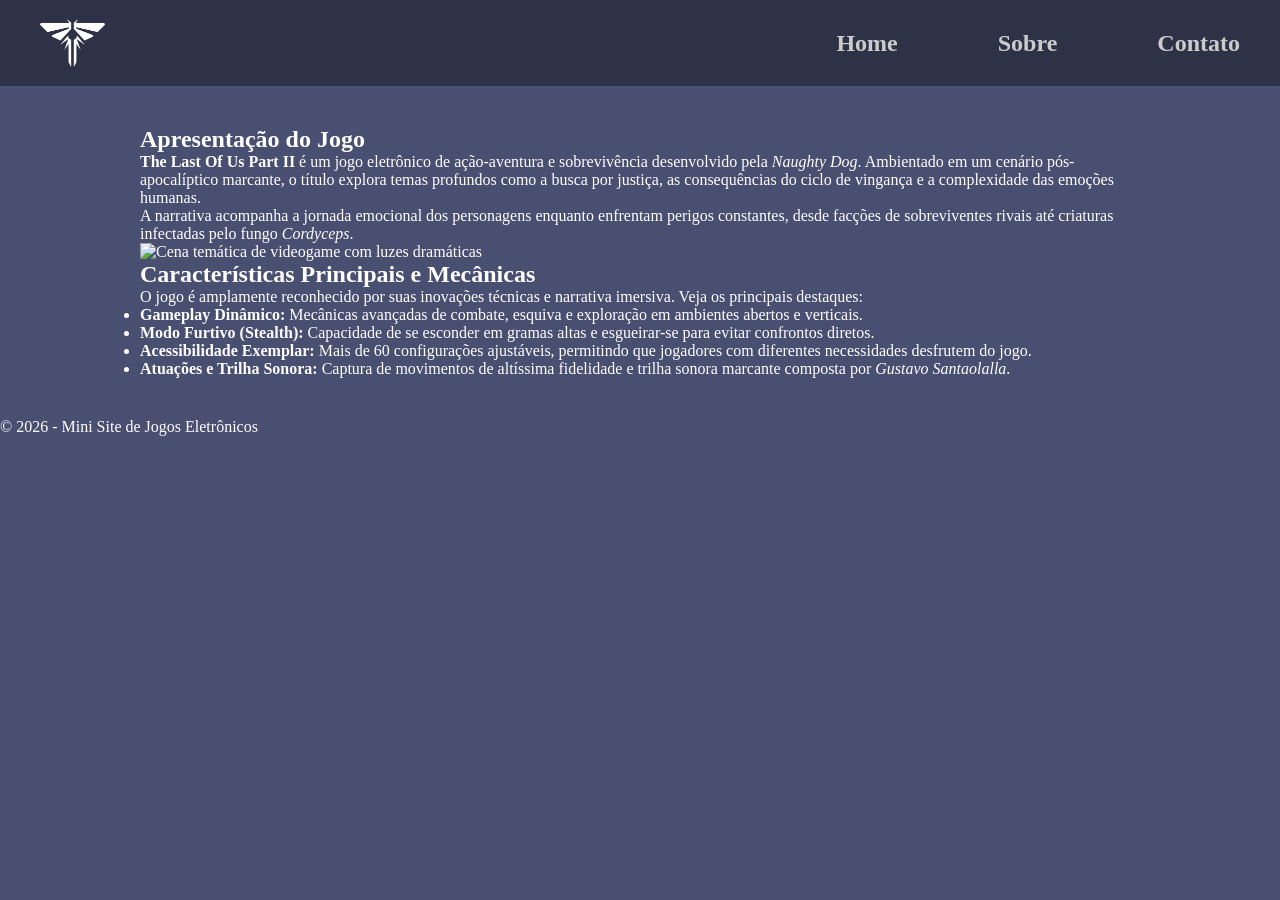
==== index.html @ 72106c30 "Ajusta logo branca no cabecalho e estilos da pagina inicial." ====
<!DOCTYPE html>
<html lang="pt-br">
<head>
    <meta charset="UTF-8">
    <meta name="viewport" content="width=device-width, initial-scale=1.0">
    <meta name="description" content="Site sobre o tão aclamado jogo The Last Of Us: Part II.">
    <title> The Last of Us Part II - Início </title>
    <link rel="stylesheet" href="style.css">
</head>
<body>
    <header>
        <div class="logo">
            <a href="index.html">
            <img src="vagalumes2.png" alt="Logo do jogo The Last Of Us Part II.">
            </a>
        </div>

        
        <nav>
            <ul>
                <li><a href="index.html">Home</a></li>
                <li><a href="sobre.html">Sobre</a></li>
                <li><a href="contato.html">Contato</a></li>
            </ul>
        </nav>
    </header>

    <main>
        <section>
            <h2> Apresentação do Jogo </h2>
            <p> <strong> The Last Of Us Part II </strong> é um jogo eletrônico de ação-aventura e sobrevivência desenvolvido pela <em>Naughty Dog</em>. Ambientado em um cenário pós-apocalíptico marcante, o título explora temas profundos como a busca por justiça, as consequências do ciclo de vingança e a complexidade das emoções humanas. </p>

            <p>
                A narrativa acompanha a jornada emocional dos personagens enquanto enfrentam perigos constantes, desde facções de sobreviventes rivais até criaturas infectadas pelo fungo <em>Cordyceps</em>.
            </p>
            <img src="https://images.unsplash.com/photo-1538481199705-c710c4e965fc?auto=format&fit=crop&w=800&q=80" alt="Cena temática de videogame com luzes dramáticas">
        </section>
        <section>
            <section>
            <h2>Características Principais e Mecânicas</h2>
            <p>
                O jogo é amplamente reconhecido por suas inovações técnicas e narrativa imersiva. Veja os principais destaques:
            </p>
            <ul>
                <li><strong>Gameplay Dinâmico:</strong> Mecânicas avançadas de combate, esquiva e exploração em ambientes abertos e verticais.</li>
                <li><strong>Modo Furtivo (Stealth):</strong> Capacidade de se esconder em gramas altas e esgueirar-se para evitar confrontos diretos.</li>
                <li><strong>Acessibilidade Exemplar:</strong> Mais de 60 configurações ajustáveis, permitindo que jogadores com diferentes necessidades desfrutem do jogo.</li>
                <li><strong>Atuações e Trilha Sonora:</strong> Captura de movimentos de altíssima fidelidade e trilha sonora marcante composta por <em>Gustavo Santaolalla</em>.</li>
            </ul>
        </section>
    </main>

    <footer>
        <p>&copy; 2026 - Mini Site de Jogos Eletrônicos</p>
    </footer>
    
</body>
</html>
---- style.css ----
* {
    margin: 0;
    padding: 0;
}

body{
    background-color: #484F70;
    color: white;
}

header{
    background-color: #2E3247;
    display: flex;
    justify-content: space-between;
    align-items: center;
    padding: 8px 40px;
    height: 70px;
}

.logo a {
    display: flex;
    align-items: center;
    text-decoration: none;
    color: #ffffff;
    font-weight: bold;
    font-size: 1.2rem;
}

.logo img {
    height: 48px;     /* Força a imagem da logo a ter no máximo 35px de altura */
    width: auto;      /* Mantém a proporção da imagem sem distorcer */
    display: block;
    filter: brightness(0) invert(1);

}

nav ul {
    list-style: none;
    display: flex; /* Coloca os itens do menu um ao lado do outro */
    gap: 100px; /* Espaço entre cada link */
}

nav ul li a {
    color: #cccccc;
    text-decoration: none;
    font-weight: 600;
    font-size: 24px;
    transition: color 0.3s ease;
}

nav ul li a:hover {
    color: #ffffff; /* Cor ao passar o mouse */
}

main {
    max-width: 1000px;
    margin: 40px auto;
    padding: 0 20px;
}
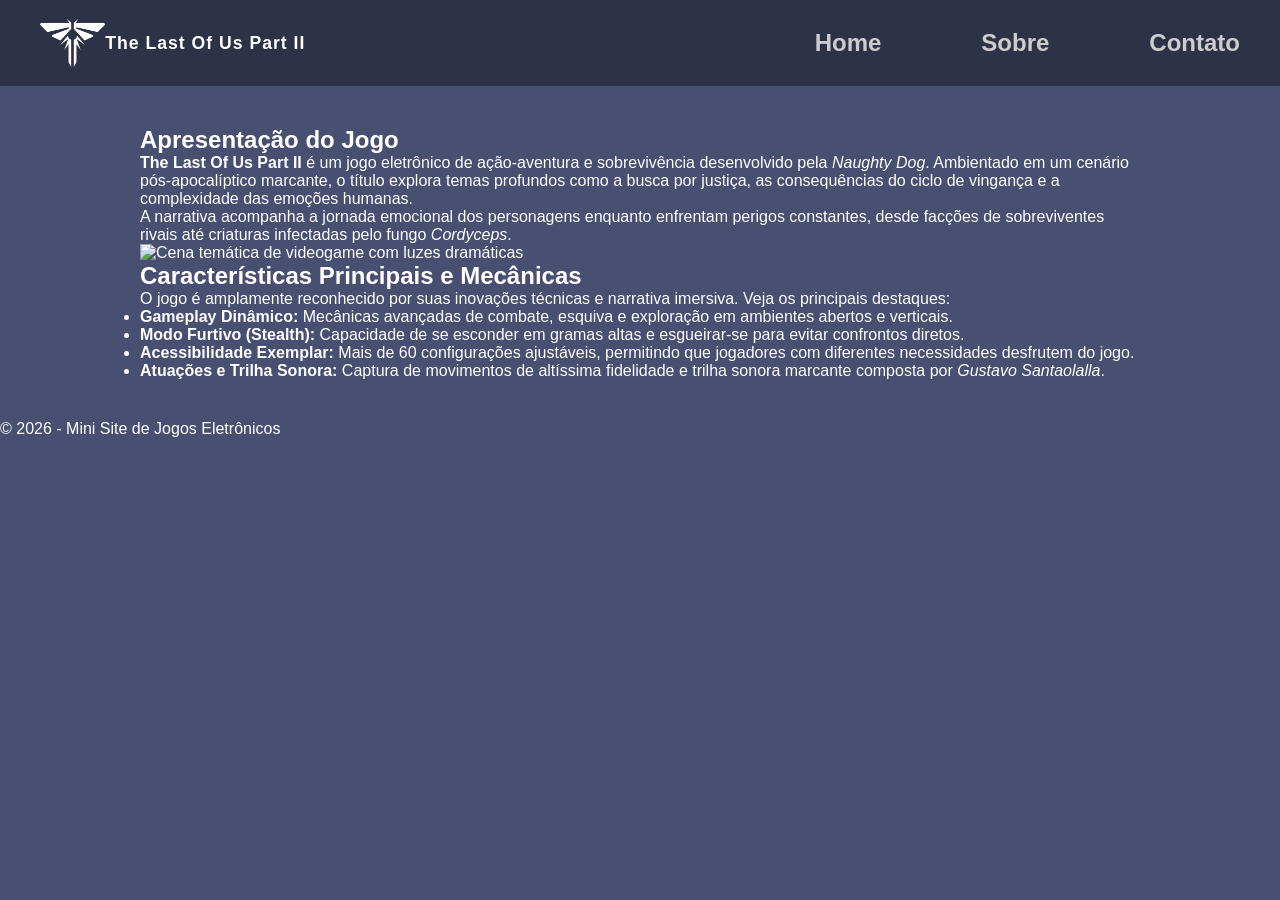
==== commit d0b839d1: "Adiciona o nome do jogo ao lado da logo" ====
--- a/index.html
+++ b/index.html
@@ -12,6 +12,7 @@
         <div class="logo">
             <a href="index.html">
             <img src="vagalumes2.png" alt="Logo do jogo The Last Of Us Part II.">
+            <span>The Last Of Us Part II</span>
             </a>
         </div>
 
--- a/style.css
+++ b/style.css
@@ -6,6 +6,7 @@
 body{
     background-color: #484F70;
     color: white;
+    font-family:Arial, Helvetica, sans-serif;
 }
 
 header{
@@ -24,6 +25,13 @@
     color: #ffffff;
     font-weight: bold;
     font-size: 1.2rem;
+}
+
+.logo a span {
+    font-size: 1.1rem;
+    font-weight: bold;
+    letter-spacing: 1px;
+
 }
 
 .logo img {
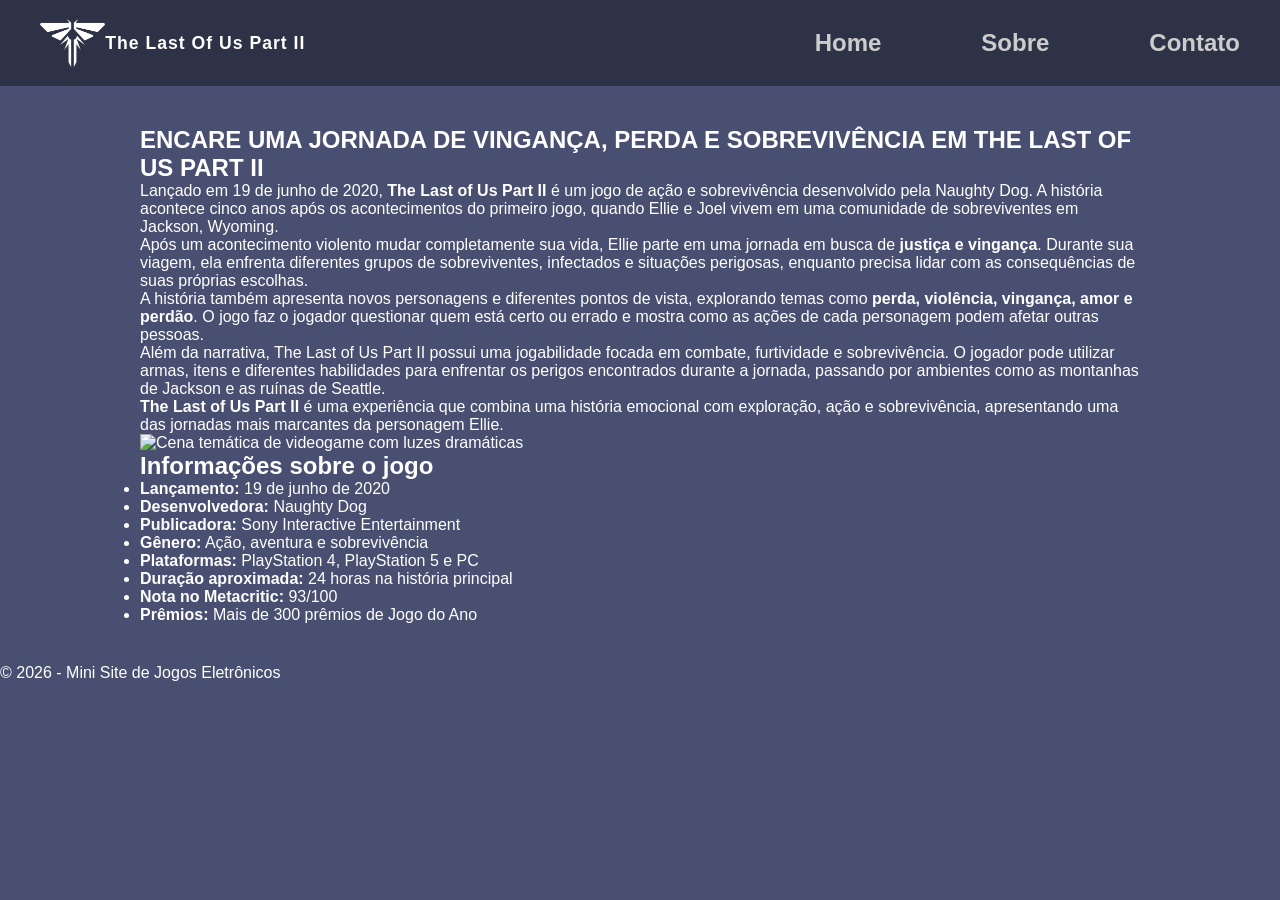
==== commit 633abcd5: "fix: Arruma paragráfos sobre o jogo e estrutura" ====
--- a/index.html
+++ b/index.html
@@ -27,28 +27,39 @@
     </header>
 
     <main>
-        <section>
-            <h2> Apresentação do Jogo </h2>
-            <p> <strong> The Last Of Us Part II </strong> é um jogo eletrônico de ação-aventura e sobrevivência desenvolvido pela <em>Naughty Dog</em>. Ambientado em um cenário pós-apocalíptico marcante, o título explora temas profundos como a busca por justiça, as consequências do ciclo de vingança e a complexidade das emoções humanas. </p>
+        <section class="apresentacao">
 
-            <p>
-                A narrativa acompanha a jornada emocional dos personagens enquanto enfrentam perigos constantes, desde facções de sobreviventes rivais até criaturas infectadas pelo fungo <em>Cordyceps</em>.
-            </p>
-            <img src="https://images.unsplash.com/photo-1538481199705-c710c4e965fc?auto=format&fit=crop&w=800&q=80" alt="Cena temática de videogame com luzes dramáticas">
+            <h2> ENCARE UMA JORNADA DE VINGANÇA, PERDA E SOBREVIVÊNCIA EM THE LAST OF US PART II </h2>
+
+            <p> Lançado em 19 de junho de 2020, <strong>The Last of Us Part II</strong> é um jogo de ação e sobrevivência desenvolvido pela Naughty Dog. A história acontece cinco anos após os acontecimentos do primeiro jogo, quando Ellie e Joel vivem em uma comunidade de sobreviventes em Jackson, Wyoming. </p>
+
+            <p> Após um acontecimento violento mudar completamente sua vida, Ellie parte em uma jornada em busca de <strong>justiça e vingança</strong>. Durante sua viagem, ela enfrenta diferentes grupos de sobreviventes, infectados e situações perigosas, enquanto precisa lidar com as consequências de suas próprias escolhas. </p>
+
+            <p> A história também apresenta novos personagens e diferentes pontos de vista, explorando temas como <strong>perda, violência, vingança, amor e perdão</strong>. O jogo faz o jogador questionar quem está certo ou errado e mostra como as ações de cada personagem podem afetar outras pessoas. </p>
+
+            <p> Além da narrativa, The Last of Us Part II possui uma jogabilidade focada em combate, furtividade e sobrevivência. O jogador pode utilizar armas, itens e diferentes habilidades para enfrentar os perigos encontrados durante a jornada, passando por ambientes como as montanhas de Jackson e as ruínas de Seattle. </p>
+
+            <p> <strong>The Last of Us Part II</strong> é uma experiência que combina uma história emocional com exploração, ação e sobrevivência, apresentando uma das jornadas mais marcantes da personagem Ellie. </p>
+
+            <img src="thelastofuscapa.jpeg" alt="Cena temática de videogame com luzes dramáticas">
         </section>
-        <section>
-            <section>
-            <h2>Características Principais e Mecânicas</h2>
-            <p>
-                O jogo é amplamente reconhecido por suas inovações técnicas e narrativa imersiva. Veja os principais destaques:
-            </p>
+        
+            
+        <section> 
+            <h2>Informações sobre o jogo</h2>
+
             <ul>
-                <li><strong>Gameplay Dinâmico:</strong> Mecânicas avançadas de combate, esquiva e exploração em ambientes abertos e verticais.</li>
-                <li><strong>Modo Furtivo (Stealth):</strong> Capacidade de se esconder em gramas altas e esgueirar-se para evitar confrontos diretos.</li>
-                <li><strong>Acessibilidade Exemplar:</strong> Mais de 60 configurações ajustáveis, permitindo que jogadores com diferentes necessidades desfrutem do jogo.</li>
-                <li><strong>Atuações e Trilha Sonora:</strong> Captura de movimentos de altíssima fidelidade e trilha sonora marcante composta por <em>Gustavo Santaolalla</em>.</li>
+                <li><strong>Lançamento:</strong> 19 de junho de 2020</li>
+                <li><strong>Desenvolvedora:</strong> Naughty Dog</li>
+                <li><strong>Publicadora:</strong> Sony Interactive Entertainment</li>
+                <li><strong>Gênero:</strong> Ação, aventura e sobrevivência</li>
+                <li><strong>Plataformas:</strong> PlayStation 4, PlayStation 5 e PC</li>
+                <li><strong>Duração aproximada:</strong> 24 horas na história principal</li>
+                <li><strong>Nota no Metacritic:</strong> 93/100</li>
+                <li><strong>Prêmios:</strong> Mais de 300 prêmios de Jogo do Ano</li>
             </ul>
         </section>
+    
     </main>
 
     <footer>
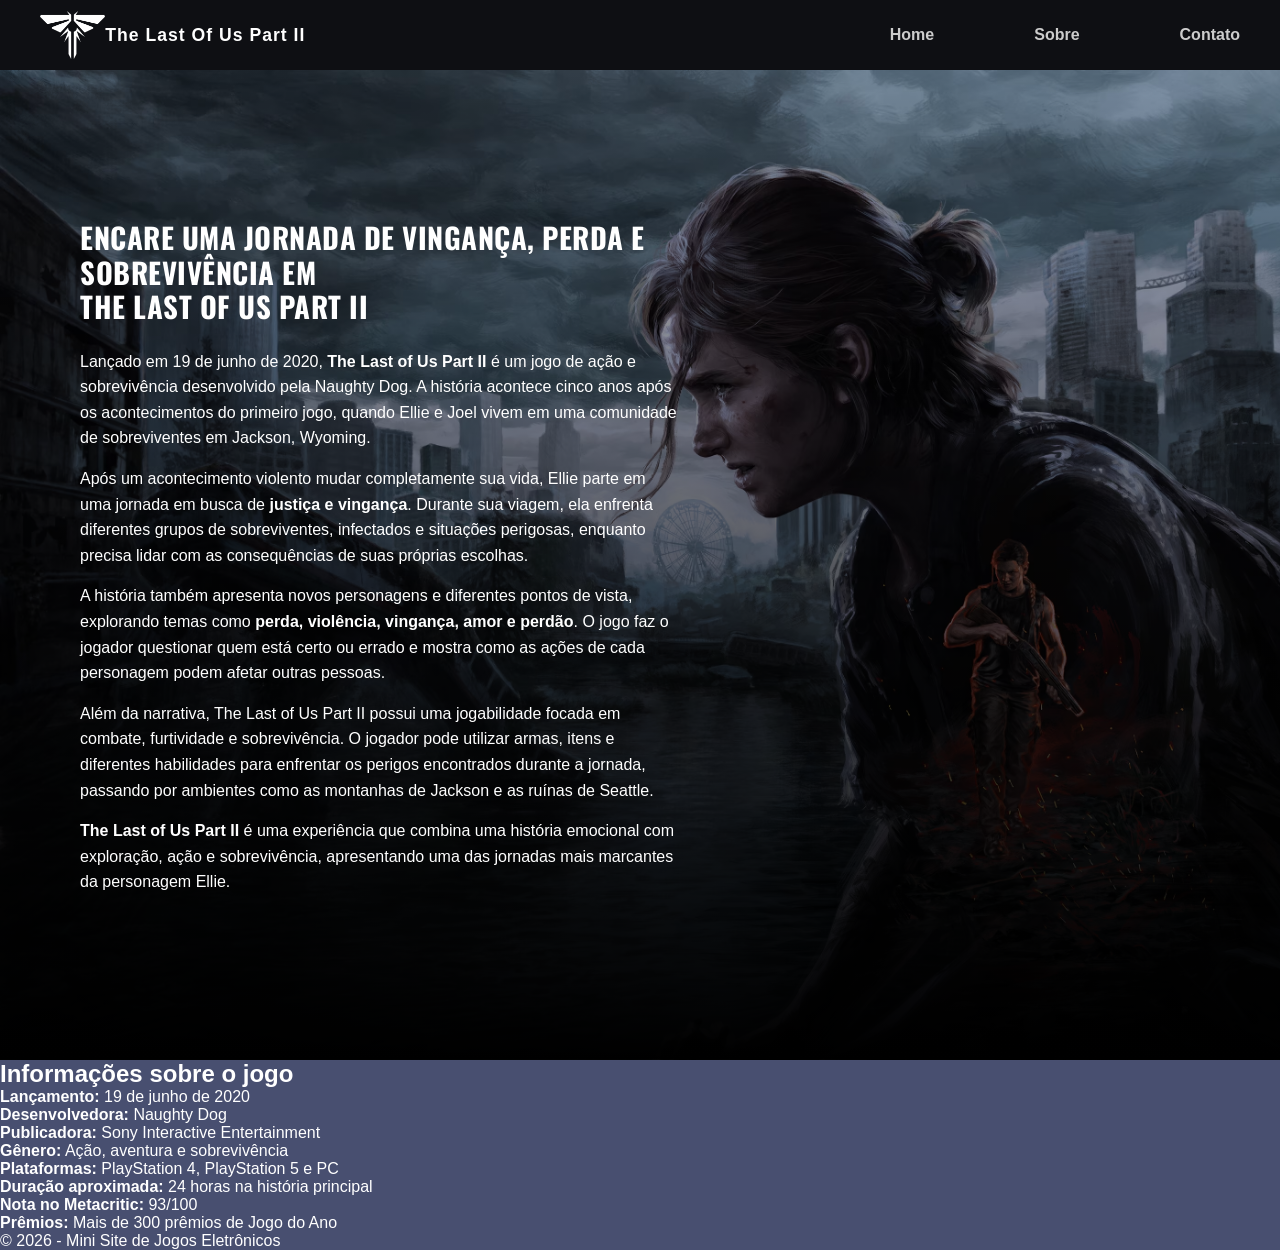
==== commit 89b9fd22: "feat: Ajuste de fundo e elementos no site." ====
--- a/index.html
+++ b/index.html
@@ -6,6 +6,7 @@
     <meta name="description" content="Site sobre o tão aclamado jogo The Last Of Us: Part II.">
     <title> The Last of Us Part II - Início </title>
     <link rel="stylesheet" href="style.css">
+    <link rel="stylesheet" href="https://fonts.googleapis.com/css2?family=Oswald:wght@700&display=swap">
 </head>
 <body>
     <header>
@@ -29,19 +30,23 @@
     <main>
         <section class="apresentacao">
 
-            <h2> ENCARE UMA JORNADA DE VINGANÇA, PERDA E SOBREVIVÊNCIA EM THE LAST OF US PART II </h2>
+            <div class="apresentacao-conteudo">
+            
+            
+                <h2> ENCARE UMA JORNADA DE VINGANÇA, PERDA E SOBREVIVÊNCIA EM <br> THE LAST OF US PART II </h2>
 
-            <p> Lançado em 19 de junho de 2020, <strong>The Last of Us Part II</strong> é um jogo de ação e sobrevivência desenvolvido pela Naughty Dog. A história acontece cinco anos após os acontecimentos do primeiro jogo, quando Ellie e Joel vivem em uma comunidade de sobreviventes em Jackson, Wyoming. </p>
+                <p> Lançado em 19 de junho de 2020, <strong>The Last of Us Part II</strong> é um jogo de ação e sobrevivência desenvolvido pela Naughty Dog. A história acontece cinco anos após os acontecimentos do primeiro jogo, quando Ellie e Joel vivem em uma comunidade de sobreviventes em Jackson, Wyoming. </p>
 
-            <p> Após um acontecimento violento mudar completamente sua vida, Ellie parte em uma jornada em busca de <strong>justiça e vingança</strong>. Durante sua viagem, ela enfrenta diferentes grupos de sobreviventes, infectados e situações perigosas, enquanto precisa lidar com as consequências de suas próprias escolhas. </p>
+                <p> Após um acontecimento violento mudar completamente sua vida, Ellie parte em uma jornada em busca de <strong>justiça e vingança</strong>. Durante sua viagem, ela enfrenta diferentes grupos de sobreviventes, infectados e situações perigosas, enquanto precisa lidar com as consequências de suas próprias escolhas. </p>
 
-            <p> A história também apresenta novos personagens e diferentes pontos de vista, explorando temas como <strong>perda, violência, vingança, amor e perdão</strong>. O jogo faz o jogador questionar quem está certo ou errado e mostra como as ações de cada personagem podem afetar outras pessoas. </p>
+                <p> A história também apresenta novos personagens e diferentes pontos de vista, explorando temas como <strong>perda, violência, vingança, amor e perdão</strong>. O jogo faz o jogador questionar quem está certo ou errado e mostra como as ações de cada personagem podem afetar outras pessoas. </p>
 
-            <p> Além da narrativa, The Last of Us Part II possui uma jogabilidade focada em combate, furtividade e sobrevivência. O jogador pode utilizar armas, itens e diferentes habilidades para enfrentar os perigos encontrados durante a jornada, passando por ambientes como as montanhas de Jackson e as ruínas de Seattle. </p>
+                <p> Além da narrativa, The Last of Us Part II possui uma jogabilidade focada em combate, furtividade e sobrevivência. O jogador pode utilizar armas, itens e diferentes habilidades para enfrentar os perigos encontrados durante a jornada, passando por ambientes como as montanhas de Jackson e as ruínas de Seattle. </p>
 
-            <p> <strong>The Last of Us Part II</strong> é uma experiência que combina uma história emocional com exploração, ação e sobrevivência, apresentando uma das jornadas mais marcantes da personagem Ellie. </p>
+                <p> <strong>The Last of Us Part II</strong> é uma experiência que combina uma história emocional com exploração, ação e sobrevivência, apresentando uma das jornadas mais marcantes da personagem Ellie. </p> 
 
-            <img src="thelastofuscapa.jpeg" alt="Cena temática de videogame com luzes dramáticas">
+            </div>
+
         </section>
         
             
--- a/style.css
+++ b/style.css
@@ -1,6 +1,10 @@
 * {
     margin: 0;
     padding: 0;
+
+    box-sizing: border-box;
+    list-style: none;
+    text-decoration: none;
 }
 
 body{
@@ -10,7 +14,7 @@
 }
 
 header{
-    background-color: #2E3247;
+    background-color: #0e0f13;
     display: flex;
     justify-content: space-between;
     align-items: center;
@@ -52,7 +56,7 @@
     color: #cccccc;
     text-decoration: none;
     font-weight: 600;
-    font-size: 24px;
+    font-size: 16px;
     transition: color 0.3s ease;
 }
 
@@ -60,8 +64,44 @@
     color: #ffffff; /* Cor ao passar o mouse */
 }
 
-main {
-    max-width: 1000px;
-    margin: 40px auto;
-    padding: 0 20px;
-}+.apresentacao {
+    background-image:linear-gradient(
+        rgba(0, 0, 0, 0.211),
+        rgb(0, 0, 0)  
+    ), url(fundothelastofus.avif);
+    background-size: cover;
+    background-position: left center;
+
+    min-height: 100dvh;
+
+    padding: 150px 80px;
+    text-align: left;
+
+}
+
+.apresentacao-conteudo {
+    max-width: 600px;
+    text-align: left;
+
+
+}
+
+.apresentacao h2 {
+    font-family: 'Oswald', 'Impact', sans-serif;
+    font-size: 1.8rem;
+    color: #ffffff;
+    line-height: 1.2;
+    margin-bottom: 25px;
+    text-transform: uppercase;
+    letter-spacing: 0.5px;
+    font-weight: 900;
+}
+
+.apresentacao p {
+    color: #ffffff;
+    font-size: 1rem;
+    line-height: 1.6;
+    margin-bottom: 15px;    /* Espaçamento entre os parágrafos */
+}
+
+
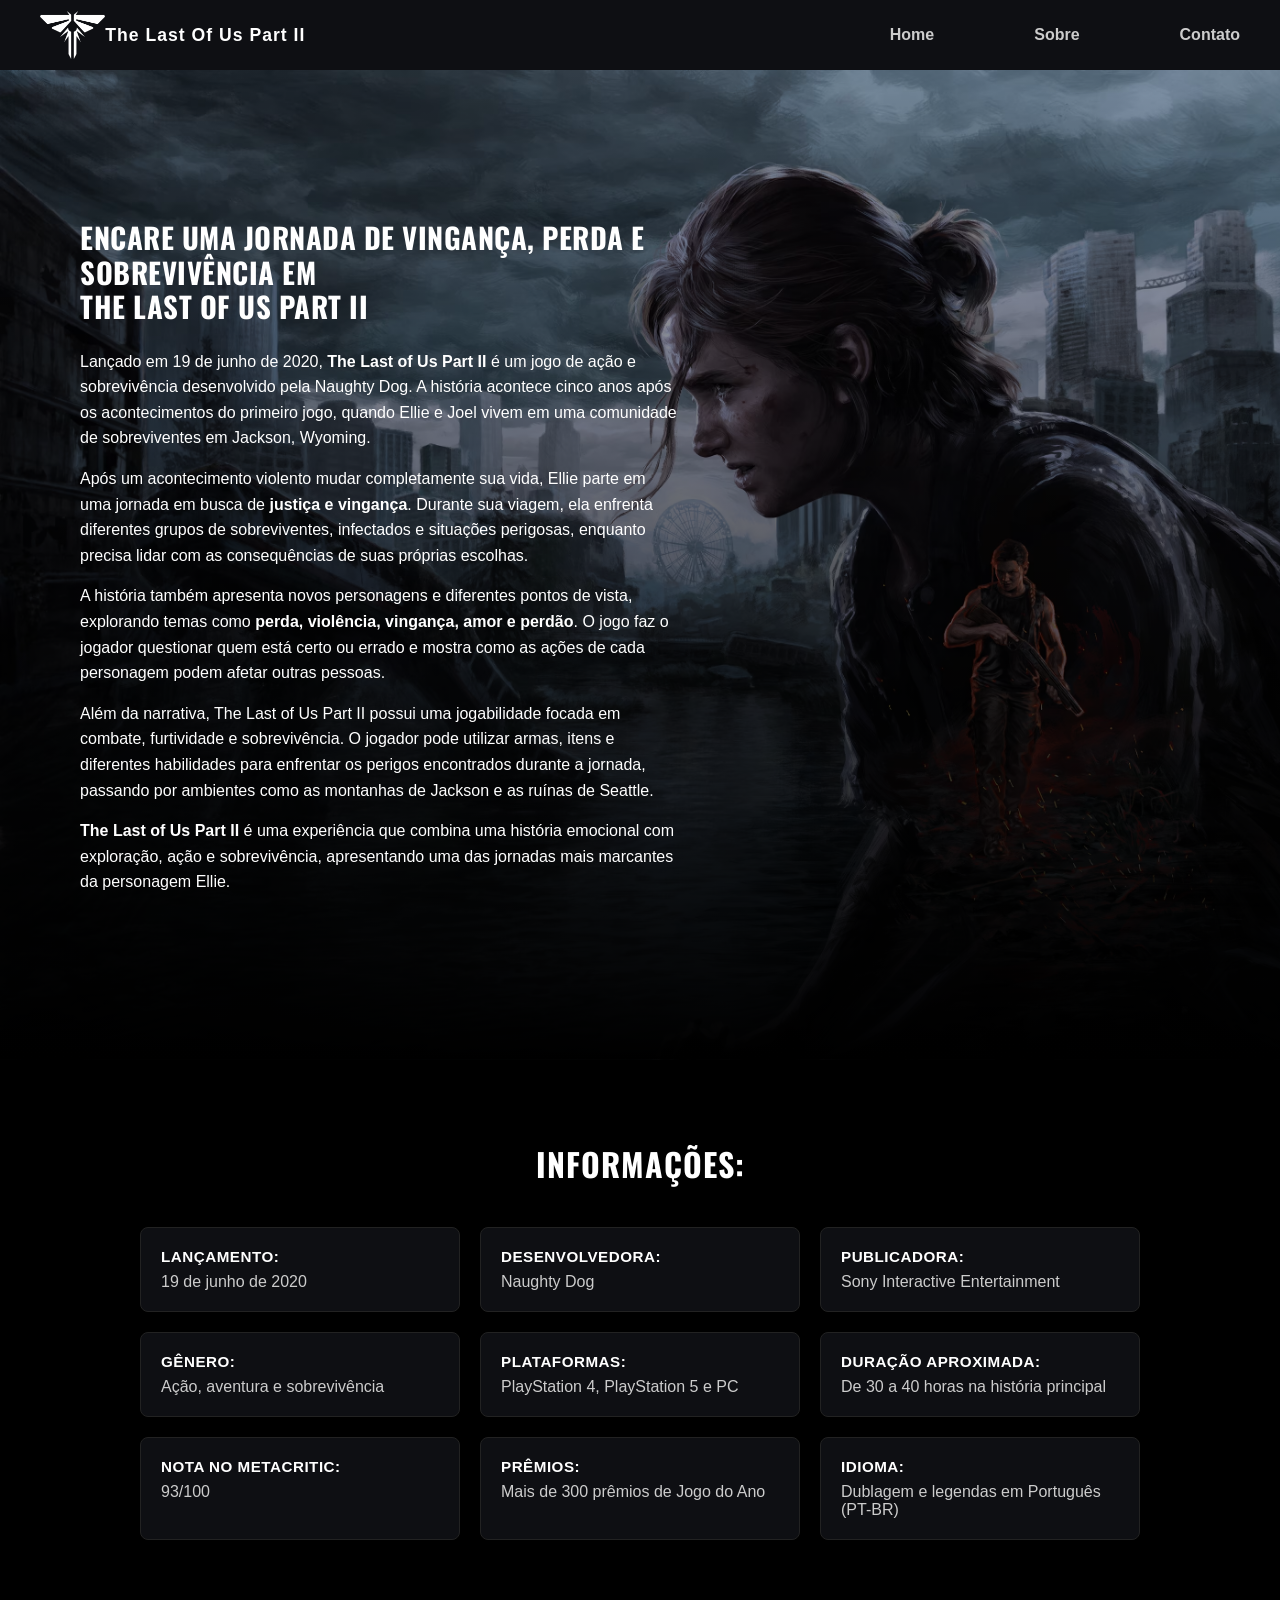
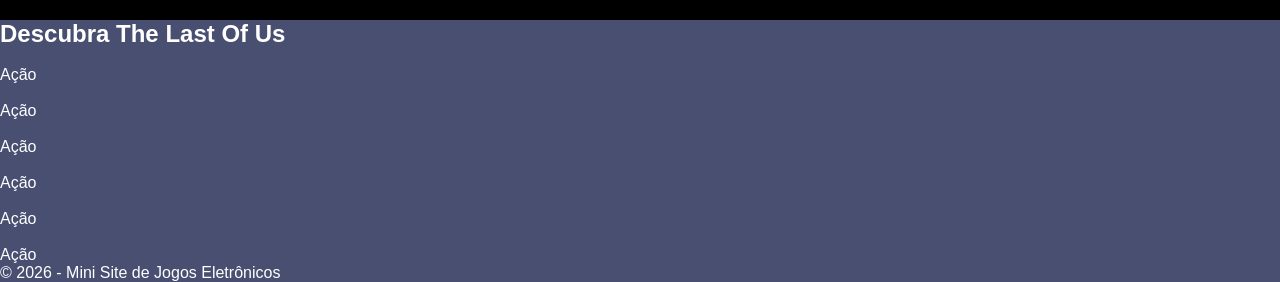
==== commit 11267d64: "feat: Adiciona toda a estrutura da página inicial e preencha a seção de info." ====
--- a/index.html
+++ b/index.html
@@ -50,19 +50,85 @@
         </section>
         
             
-        <section> 
-            <h2>Informações sobre o jogo</h2>
+        <section class="info-jogo"> 
+            <h2>Informações:</h2>
 
-            <ul>
-                <li><strong>Lançamento:</strong> 19 de junho de 2020</li>
-                <li><strong>Desenvolvedora:</strong> Naughty Dog</li>
-                <li><strong>Publicadora:</strong> Sony Interactive Entertainment</li>
-                <li><strong>Gênero:</strong> Ação, aventura e sobrevivência</li>
-                <li><strong>Plataformas:</strong> PlayStation 4, PlayStation 5 e PC</li>
-                <li><strong>Duração aproximada:</strong> 24 horas na história principal</li>
-                <li><strong>Nota no Metacritic:</strong> 93/100</li>
-                <li><strong>Prêmios:</strong> Mais de 300 prêmios de Jogo do Ano</li>
+            <ul class="info-grid">
+                <li><strong>Lançamento:</strong><span>19 de junho de 2020</span></li>
+                <li><strong>Desenvolvedora:</strong><span>Naughty Dog</span></li>
+                <li><strong>Publicadora:</strong><span>Sony Interactive Entertainment</span></li>
+                <li><strong>Gênero:</strong><span>Ação, aventura e sobrevivência</span></li>
+                <li><strong>Plataformas:</strong><span>PlayStation 4, PlayStation 5 e PC</span></li>
+                <li><strong>Duração aproximada:</strong><span>De 30 a 40 horas na história principal</span></li>
+                <li><strong>Nota no Metacritic:</strong><span>93/100</span></li>
+                <li><strong>Prêmios:</strong><span>Mais de 300 prêmios de Jogo do Ano</span></li>
+                <li><strong>Idioma:</strong> <span>Dublagem e legendas em Português (PT-BR)</span></li>
             </ul>
+        </section>
+
+        <section class="descubra-section">
+            <h2>Descubra The Last Of Us</h2>
+
+            <div class="cards-container">
+                <article class="card">
+                    <div class="card-imagem">
+                        <img src="" alt="">
+                    </div>
+                    <span class="categoria">Ação</span>
+                    <h3></h3>
+                    <p></p>
+                </article>
+
+                <article class="card">
+                    <div class="card-imagem">
+                        <img src="" alt="">
+                    </div>
+                    <span class="categoria">Ação</span>
+                    <h3></h3>
+                    <p></p>
+                </article>
+
+                <article class="card">
+                    <div class="card-imagem">
+                        <img src="" alt="">
+                    </div>
+                    <span class="categoria">Ação</span>
+                    <h3></h3>
+                    <p></p>
+                </article>
+
+                <article class="card">
+                    <div class="card-imagem">
+                        <img src="" alt="">
+                    </div>
+                    <span class="categoria">Ação</span>
+                    <h3></h3>
+                    <p></p>
+                </article>
+
+                <article class="card">
+                    <div class="card-imagem">
+                        <img src="" alt="">
+                    </div>
+                    <span class="categoria">Ação</span>
+                    <h3></h3>
+                    <p></p>
+                </article>
+
+                <article class="card">
+                    <div class="card-imagem">
+                        <img src="" alt="">
+                    </div>
+                    <span class="categoria">Ação</span>
+                    <h3></h3>
+                    <p></p>
+                </article>
+
+
+
+
+            </div>
+
         </section>
     
     </main>
--- a/style.css
+++ b/style.css
@@ -104,4 +104,56 @@
     margin-bottom: 15px;    /* Espaçamento entre os parágrafos */
 }
 
+.info-jogo {
+    background-color: #000000;
+    padding: 80px 40px;
+    color: #ffffff;
+}
 
+.info-jogo h2 {
+    font-family: 'Oswald', 'Impact', sans-serif;
+    font-size: 2rem;
+    text-transform: uppercase;
+    letter-spacing: 1px;
+    margin-bottom: 40px;
+    text-align: center;
+}
+
+.info-grid {
+    display: grid;
+    grid-template-columns: repeat(auto-fit, minmax(280px, 1fr)); 
+    gap: 20px;
+    max-width: 1000px;
+    margin: 0 auto;               
+    padding: 0;
+}
+
+.info-grid li {
+    background-color: #0e0f13;    
+    border: 1px solid #222222;     
+    border-radius: 8px;
+    padding: 20px;
+    display: flex;
+    flex-direction: column;
+    gap: 8px;
+    transition: transform 0.2s ease, border-color 0.2s ease;
+}
+
+.info-grid li:hover {
+    transform: translateY(-4px);
+    border-color: #444444;
+}
+
+.info-grid li strong {
+    color: #ffffff;
+    font-size: 0.95rem;
+    text-transform: uppercase;
+    letter-spacing: 0.5px;
+}
+
+.info-grid li span {
+    color: #cccccc;
+    font-size: 1rem;
+}
+
+
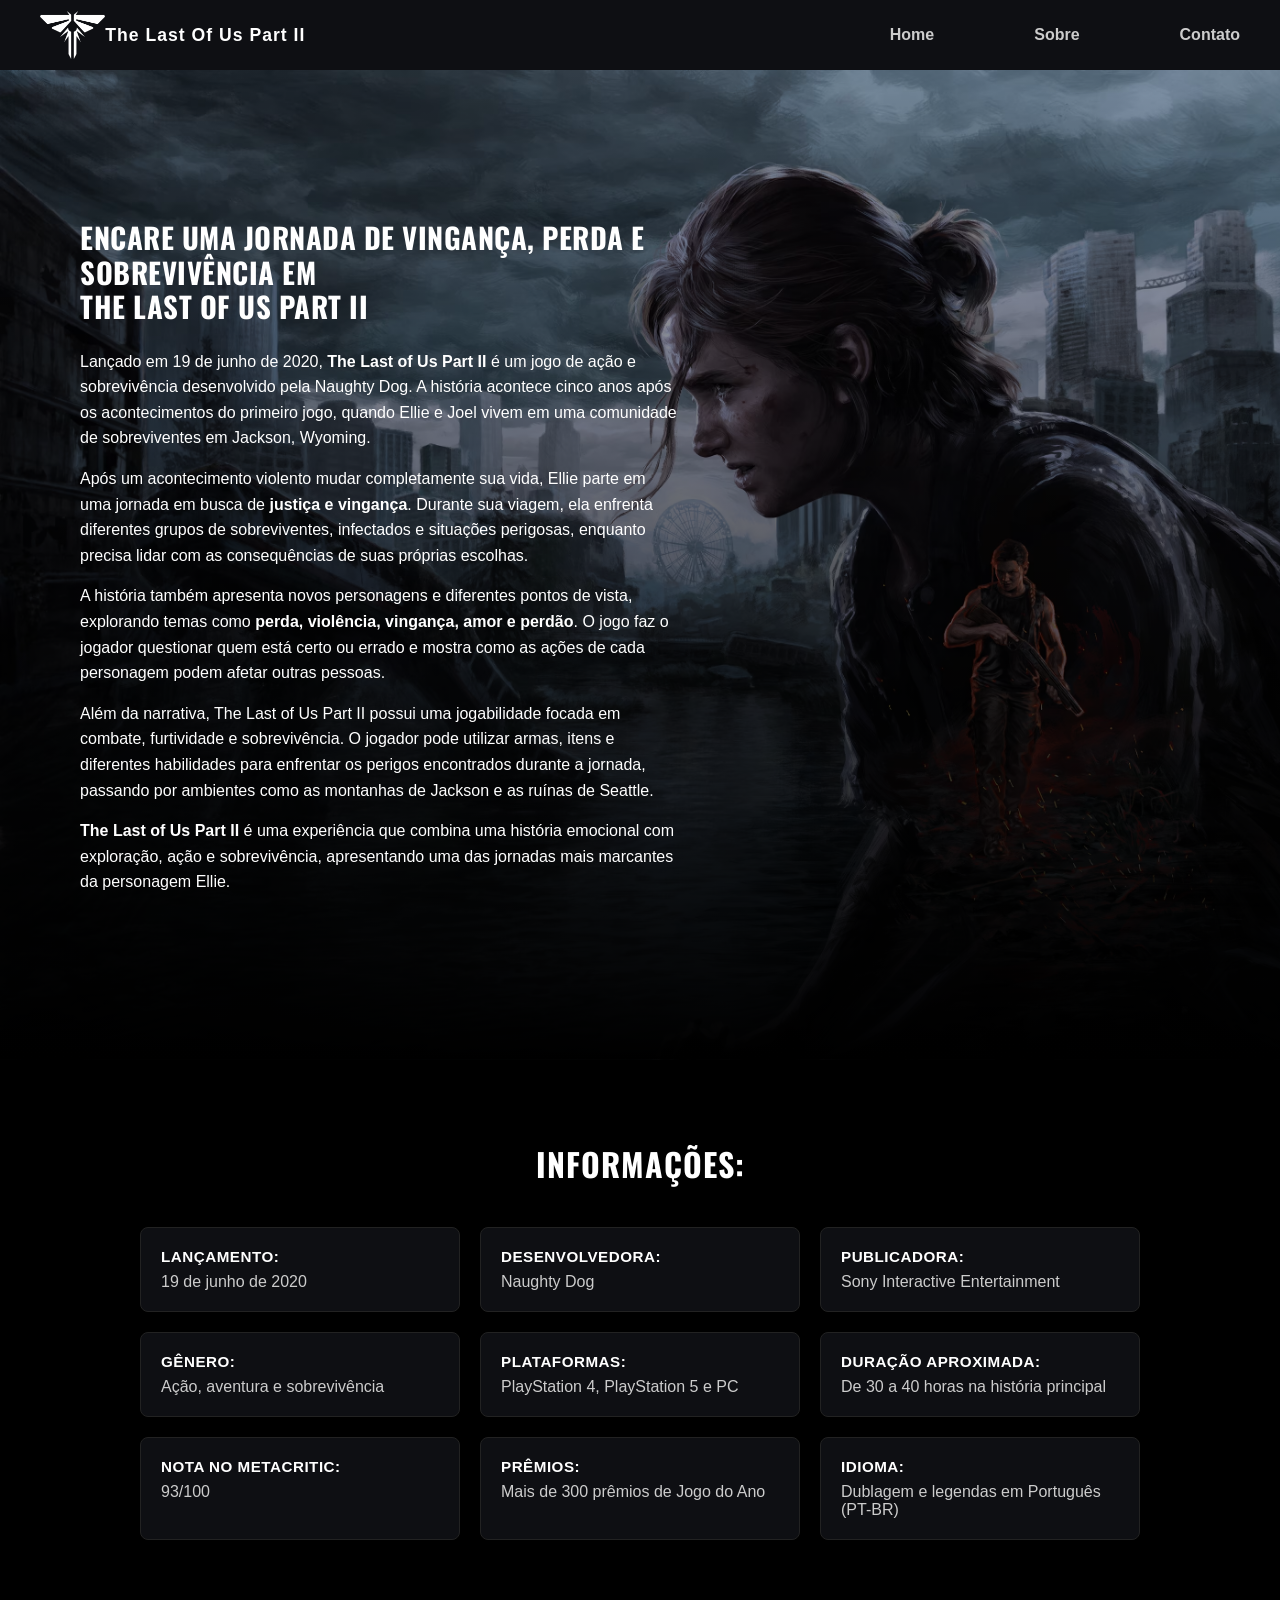
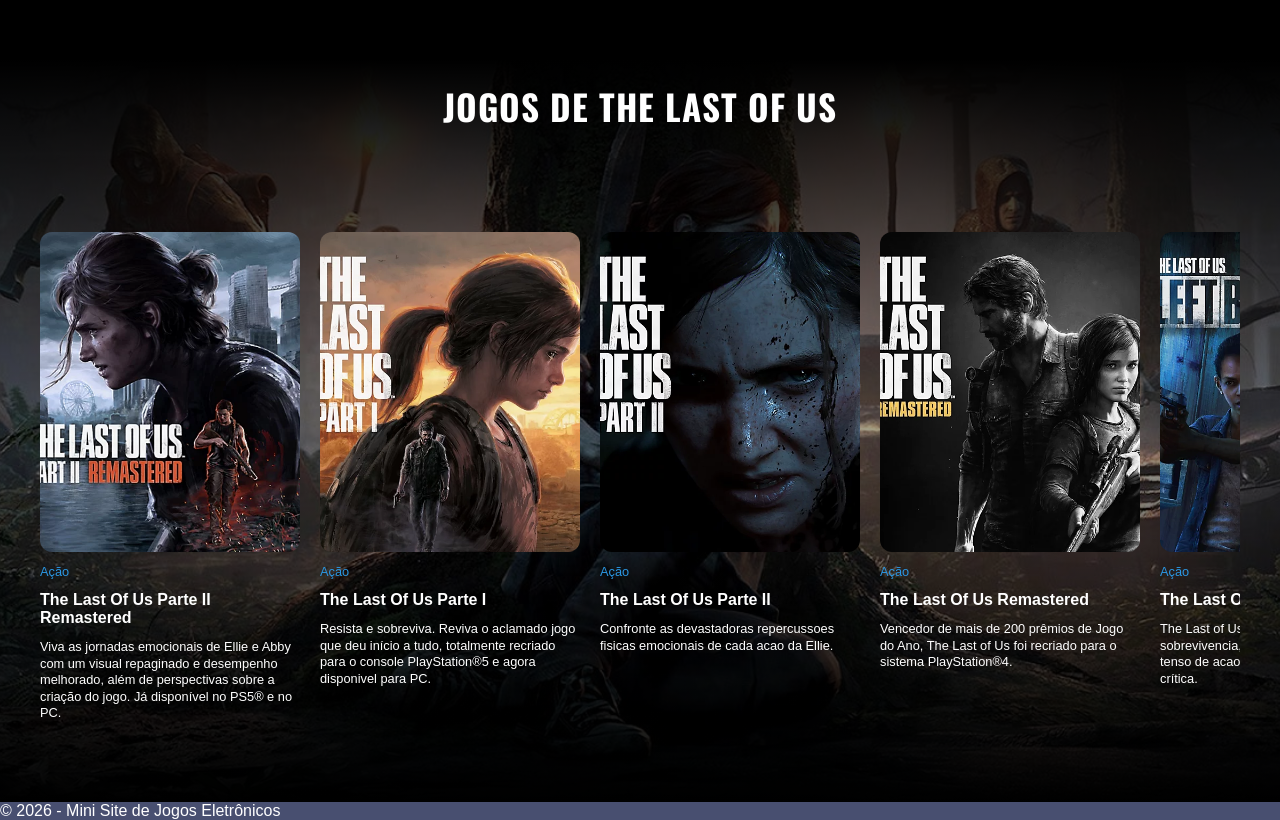
==== commit 48959392: "Feat: Adiciona uma nova section com imagem de todos os jogos." ====
--- a/index.html
+++ b/index.html
@@ -66,65 +66,72 @@
             </ul>
         </section>
 
-        <section class="descubra-section">
-            <h2>Descubra The Last Of Us</h2>
+        <section class="jogos-section">
+            <h2>Jogos de The Last Of Us</h2>
 
             <div class="cards-container">
                 <article class="card">
                     <div class="card-imagem">
-                        <img src="" alt="">
+                        <img src="tlofp2remastered.webp" alt="">
                     </div>
                     <span class="categoria">Ação</span>
-                    <h3></h3>
-                    <p></p>
+                    <h3>The Last Of Us Parte II Remastered</h3>
+                    <p>Viva as jornadas emocionais de Ellie e Abby com um visual repaginado e desempenho melhorado, além de perspectivas sobre a criação do jogo. Já disponível no PS5® e no PC. </p>
                 </article>
 
                 <article class="card">
                     <div class="card-imagem">
-                        <img src="" alt="">
+                        <img src="tloupart1.webp" alt="">
                     </div>
                     <span class="categoria">Ação</span>
-                    <h3></h3>
-                    <p></p>
+                    <h3>The Last Of Us Parte I</h3>
+                    <p>Resista e sobreviva. Reviva o aclamado jogo que deu início a tudo, totalmente recriado para o console PlayStation®5 e agora disponivel para PC.</p>
                 </article>
 
                 <article class="card">
                     <div class="card-imagem">
-                        <img src="" alt="">
+                        <img src="tloupart2.webp" alt="">
                     </div>
                     <span class="categoria">Ação</span>
-                    <h3></h3>
-                    <p></p>
+                    <h3>The Last Of Us Parte II</h3>
+                    <p>Confronte as devastadoras repercussoes fisicas emocionais de cada acao da Ellie.</p>
                 </article>
 
                 <article class="card">
                     <div class="card-imagem">
-                        <img src="" alt="">
+                        <img src="tlouremastered.webp" alt="">
                     </div>
                     <span class="categoria">Ação</span>
-                    <h3></h3>
-                    <p></p>
+                    <h3>The Last Of Us Remastered</h3>
+                    <p>Vencedor de mais de 200 prêmios de Jogo do Ano, The Last of Us foi recriado para o sistema PlayStation®4.</p>
                 </article>
 
                 <article class="card">
                     <div class="card-imagem">
-                        <img src="" alt="">
+                        <img src="tlouleftbehind.webp" alt="">
                     </div>
                     <span class="categoria">Ação</span>
-                    <h3></h3>
-                    <p></p>
+                    <h3>The Last Of Us: Left Behind</h3>
+                    <p>The Last of Us: Left Behind mistura sobrevivencia, lealdade e amor em um jogo tenso de acao num capítulo aclamado pela crítica.</p>
                 </article>
 
                 <article class="card">
                     <div class="card-imagem">
-                        <img src="" alt="">
+                        <img src="tlou.webp" alt="">
                     </div>
                     <span class="categoria">Ação</span>
-                    <h3></h3>
-                    <p></p>
+                    <h3>The Last Of Us</h3>
+                    <p>Jogue como Joel, um contrabandista com a tarefa de escoltar a adolescente Ellie pelo território pós- apocalíptico dos Estados Unidos.</p>
                 </article>
 
-
+                <article class="card">
+                    <div class="card-imagem">
+                        <img src="tloucomplete.webp" alt="">
+                    </div>
+                    <span class="categoria">Ação</span>
+                    <h3>The Last Of Us Complete</h3>
+                    <p>Viva desde o início os premiados jogos que inspiraram a serie de TV, com as edicões definitivas dessas duas historias memoraveis oferecidas em conjunto pela primeira vez em uma coleção completa.</p>
+                </article>
 
 
             </div>
--- a/style.css
+++ b/style.css
@@ -157,3 +157,90 @@
 }
 
 
+
+.jogos-section {
+    background-image: linear-gradient( to bottom,
+        #000000 0%,
+        #000000 5%,
+        rgba(0, 0, 0, 0.359), 
+        rgb(0, 0, 0)
+    ), url(ellienafloresta.jpg);
+    background-size: cover;
+    background-position: center;
+    background-repeat: no-repeat;
+    
+    padding: 60px 40px;
+    color: #ffffff;
+    text-align: center;
+
+}
+
+.jogos-section h2 {
+    font-family: 'Oswald', 'Impact', sans-serif;
+    font-size: 2.2rem;
+    text-transform: uppercase;
+    letter-spacing: 1px;
+    margin-bottom: 100px;
+}
+
+.cards-container::-webkit-scrollbar {
+    height: 6px;
+}
+.cards-container::-webkit-scrollbar-thumb {
+    background-color: #333333;
+    border-radius: 4px;
+}
+
+.cards-container {
+    display: flex;
+    gap: 20px;
+    overflow-x: auto; /*aparentemente ele permite rolar pro lado caso não caiba tudo*/
+    padding-bottom: 20px;
+    scroll-behavior: smooth;
+}
+
+.card {
+    flex: 0 0 260px;
+    text-align: left;
+    display: flex; 
+    flex-direction: column;
+
+}
+
+.card-imagem {
+    width: 100%;
+    height: 320px;
+    border-radius: 12px;
+    overflow: hidden;
+    margin-bottom: 12px;
+    background-color: #111111;
+}
+
+.card-imagem img {
+    width: 100%;
+    height: 100%;
+    object-fit: cover;   
+    transition: transform 0.3s ease;
+    margin-bottom: 12px;
+}
+
+.categoria {
+    font-size: 0.8rem;
+    color: rgb(43, 151, 227);
+    margin-bottom: 12px;
+}
+
+.card h3 {
+    font-size: 1rem;
+    margin-bottom: 12px;
+}
+
+.card p {
+    font-size: 0.8rem;
+    line-height: 1.3;
+
+
+}
+
+
+
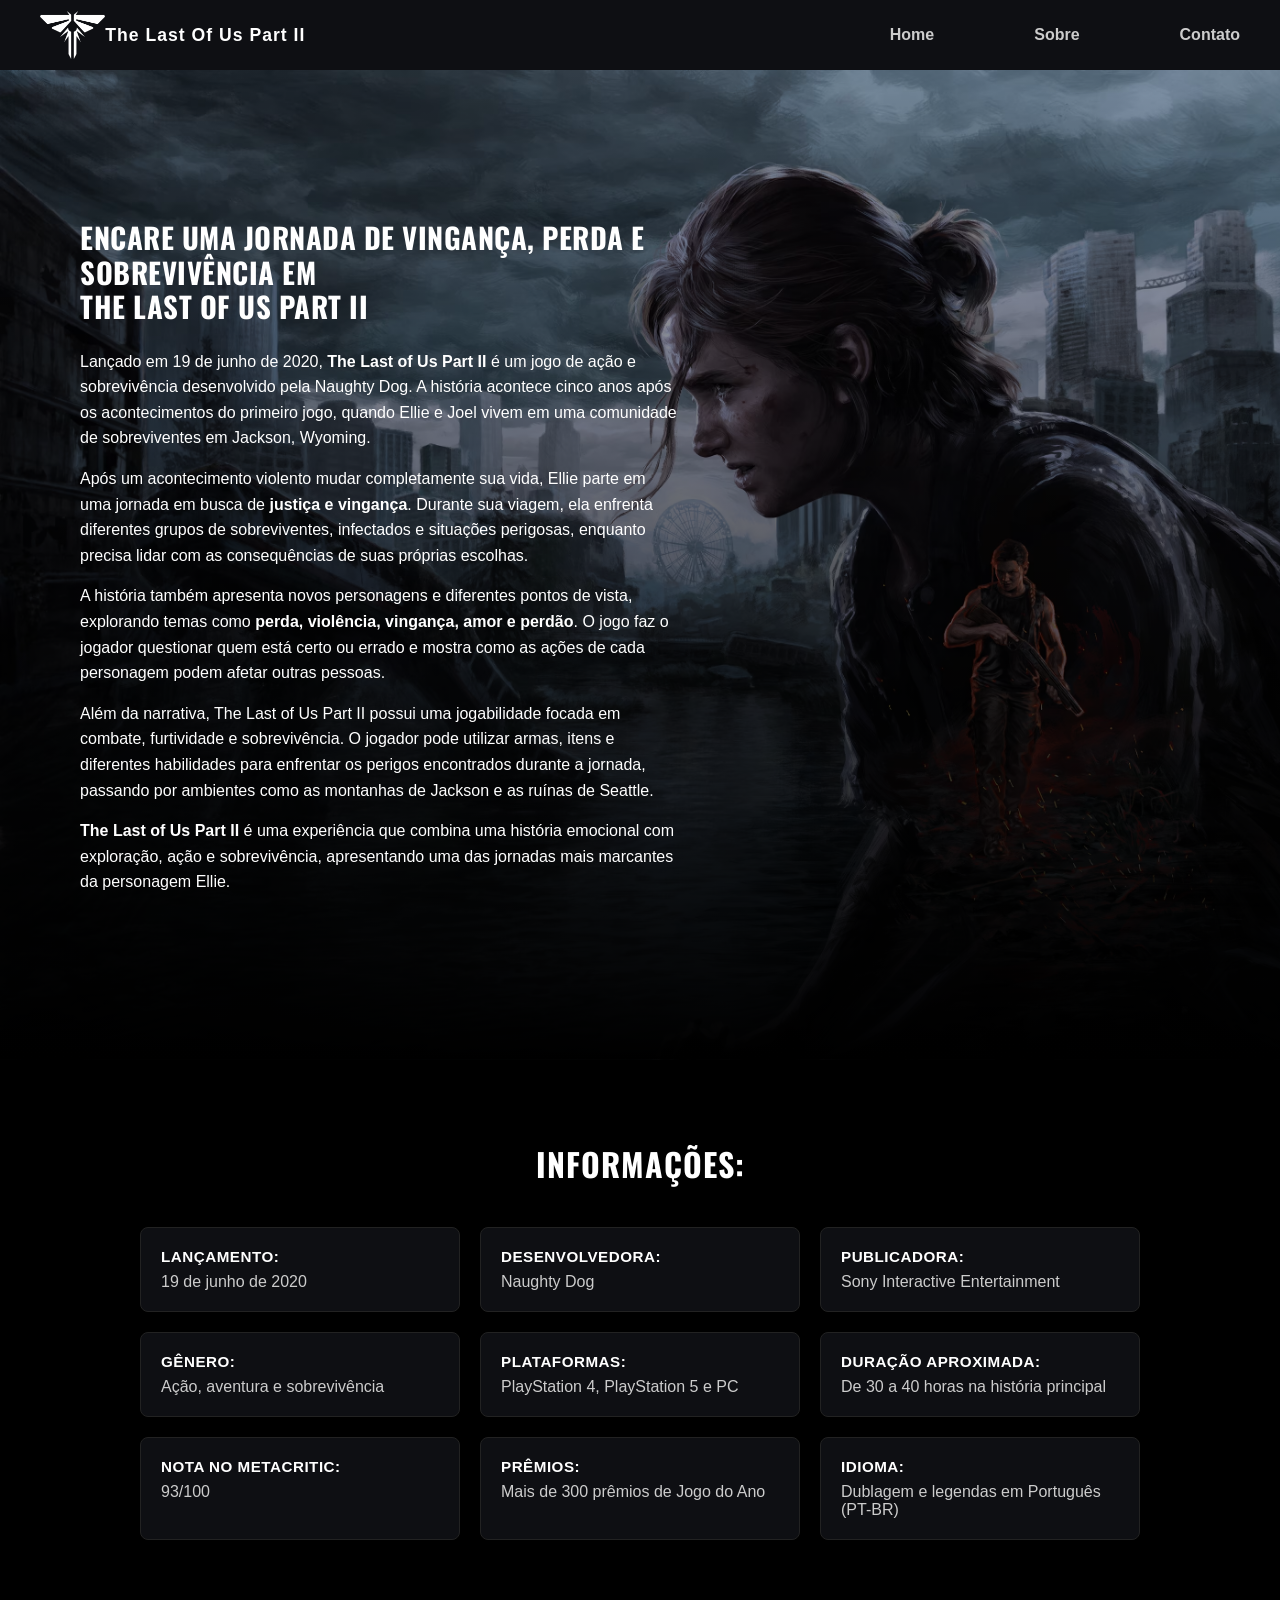
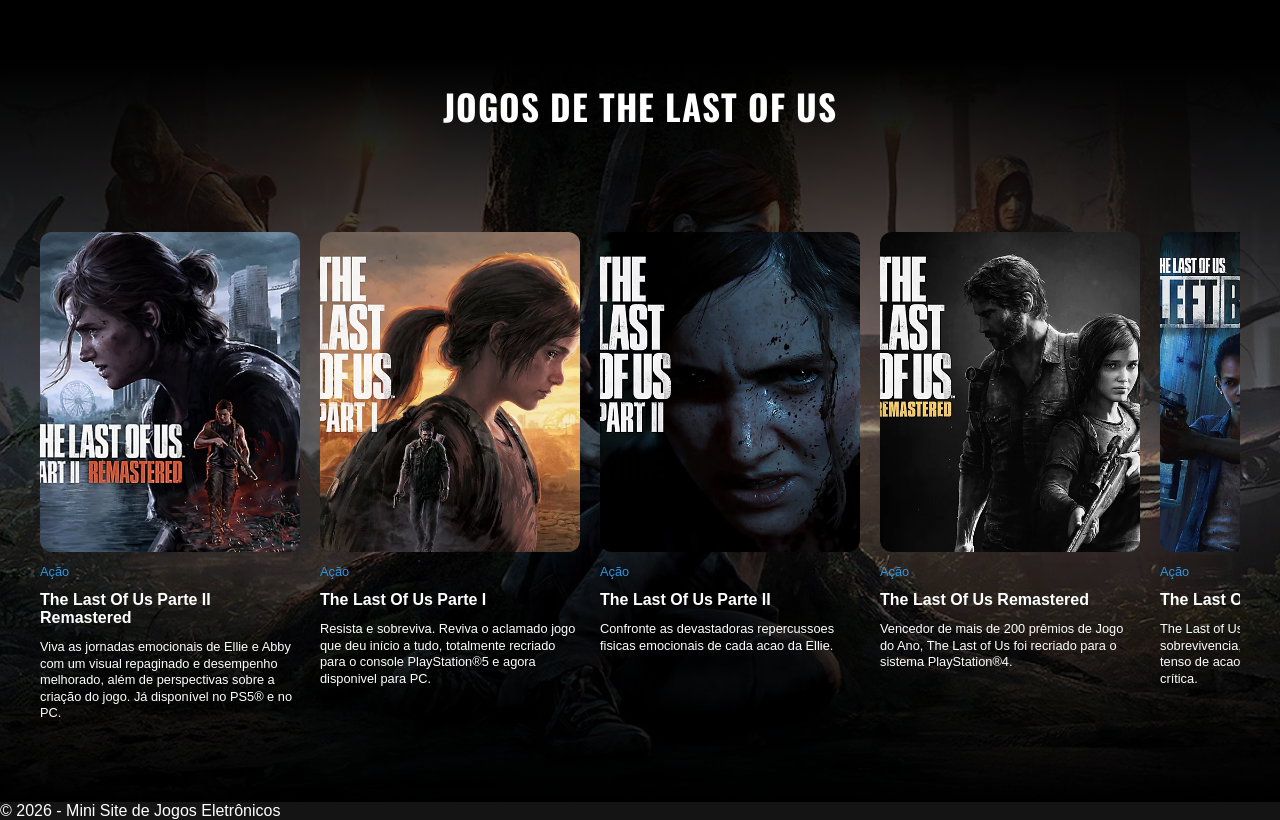
==== commit 129f5ae1: "fix: Corrije o diretório das imagens" ====
--- a/index.html
+++ b/index.html
@@ -12,7 +12,7 @@
     <header>
         <div class="logo">
             <a href="index.html">
-            <img src="vagalumes2.png" alt="Logo do jogo The Last Of Us Part II.">
+            <img src="images/vagalumes2.png" alt="Logo do jogo The Last Of Us Part II.">
             <span>The Last Of Us Part II</span>
             </a>
         </div>
@@ -72,7 +72,7 @@
             <div class="cards-container">
                 <article class="card">
                     <div class="card-imagem">
-                        <img src="tlofp2remastered.webp" alt="">
+                        <img src="images/tlofp2remastered.webp" alt="">
                     </div>
                     <span class="categoria">Ação</span>
                     <h3>The Last Of Us Parte II Remastered</h3>
@@ -81,7 +81,7 @@
 
                 <article class="card">
                     <div class="card-imagem">
-                        <img src="tloupart1.webp" alt="">
+                        <img src="images/tloupart1.webp" alt="">
                     </div>
                     <span class="categoria">Ação</span>
                     <h3>The Last Of Us Parte I</h3>
@@ -90,7 +90,7 @@
 
                 <article class="card">
                     <div class="card-imagem">
-                        <img src="tloupart2.webp" alt="">
+                        <img src="images/tloupart2.webp" alt="">
                     </div>
                     <span class="categoria">Ação</span>
                     <h3>The Last Of Us Parte II</h3>
@@ -99,7 +99,7 @@
 
                 <article class="card">
                     <div class="card-imagem">
-                        <img src="tlouremastered.webp" alt="">
+                        <img src="images/tlouremastered.webp" alt="">
                     </div>
                     <span class="categoria">Ação</span>
                     <h3>The Last Of Us Remastered</h3>
@@ -108,7 +108,7 @@
 
                 <article class="card">
                     <div class="card-imagem">
-                        <img src="tlouleftbehind.webp" alt="">
+                        <img src="images/tlouleftbehind.webp" alt="">
                     </div>
                     <span class="categoria">Ação</span>
                     <h3>The Last Of Us: Left Behind</h3>
@@ -117,7 +117,7 @@
 
                 <article class="card">
                     <div class="card-imagem">
-                        <img src="tlou.webp" alt="">
+                        <img src="images/tlou.webp" alt="">
                     </div>
                     <span class="categoria">Ação</span>
                     <h3>The Last Of Us</h3>
@@ -126,7 +126,7 @@
 
                 <article class="card">
                     <div class="card-imagem">
-                        <img src="tloucomplete.webp" alt="">
+                        <img src="images/tloucomplete.webp" alt="">
                     </div>
                     <span class="categoria">Ação</span>
                     <h3>The Last Of Us Complete</h3>
--- a/style.css
+++ b/style.css
@@ -8,7 +8,7 @@
 }
 
 body{
-    background-color: #484F70;
+    background-color: #141414;
     color: white;
     font-family:Arial, Helvetica, sans-serif;
 }
@@ -82,8 +82,6 @@
 .apresentacao-conteudo {
     max-width: 600px;
     text-align: left;
-
-
 }
 
 .apresentacao h2 {
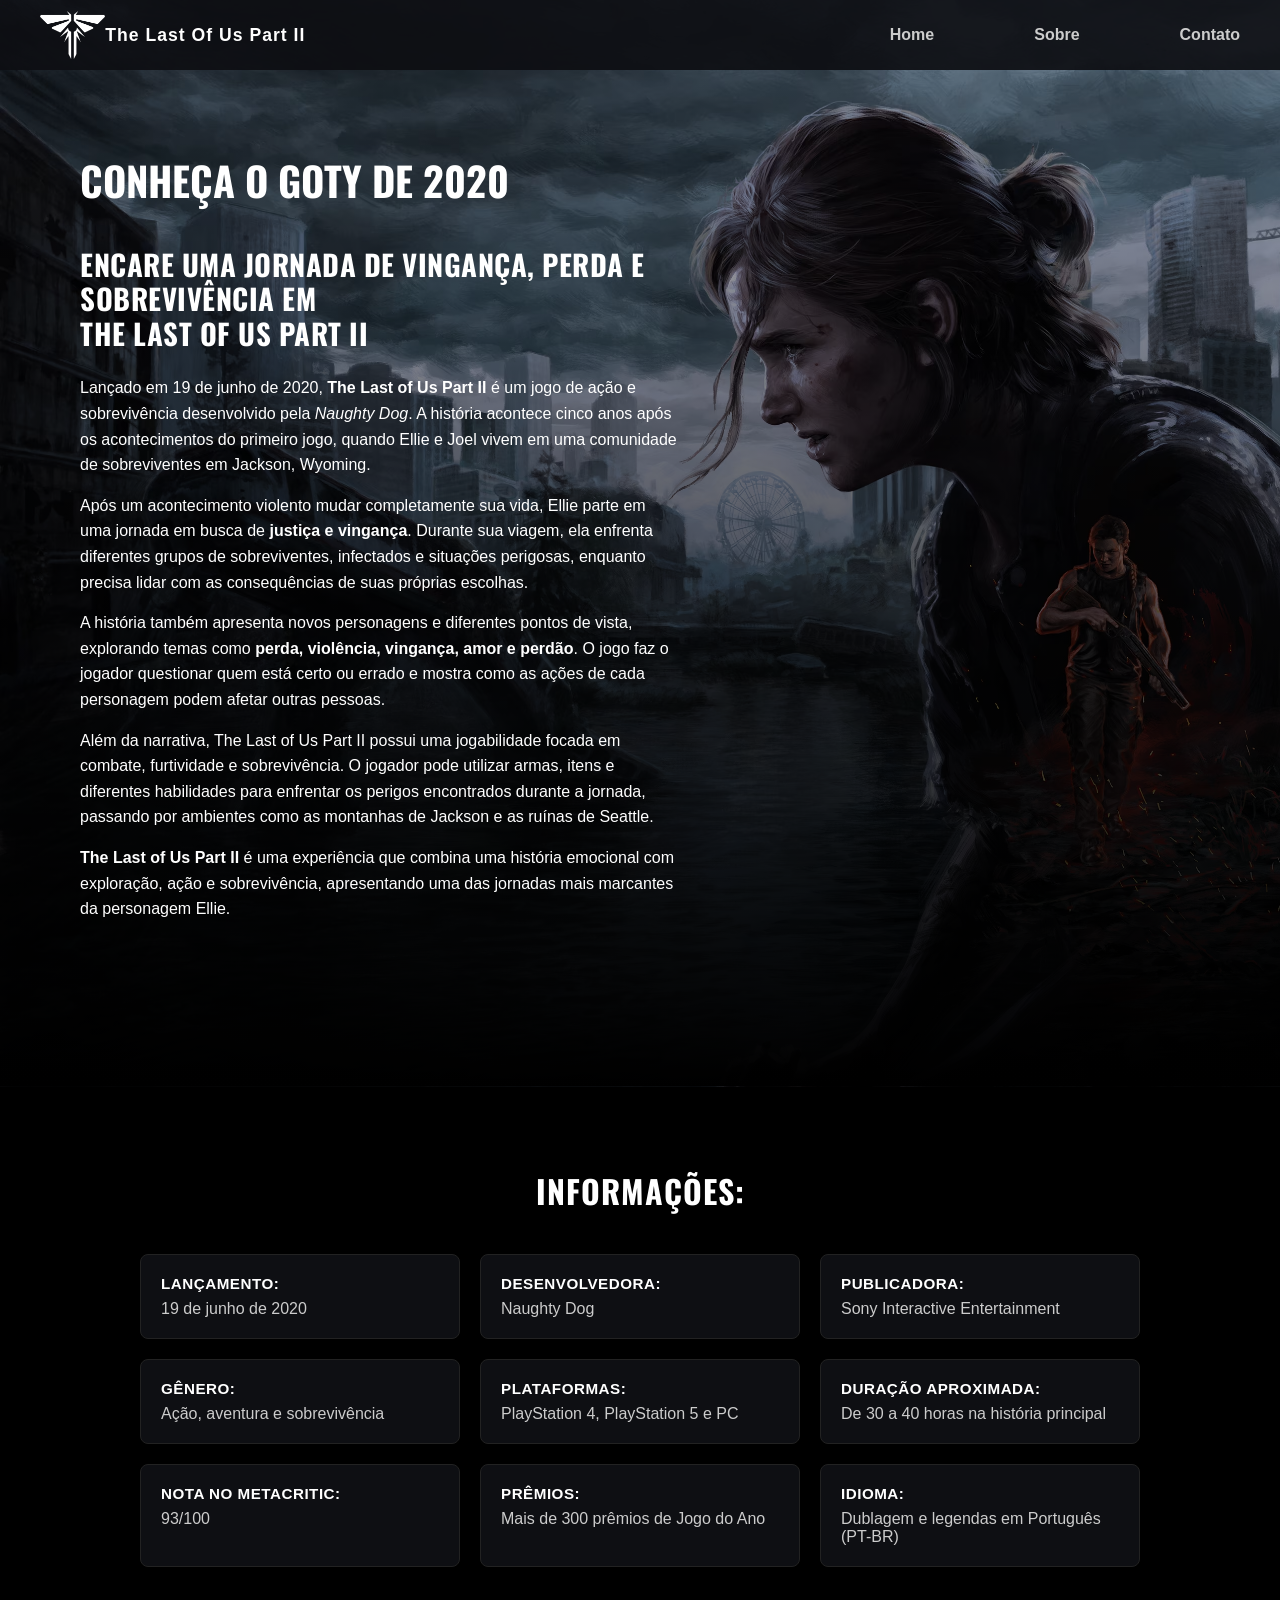
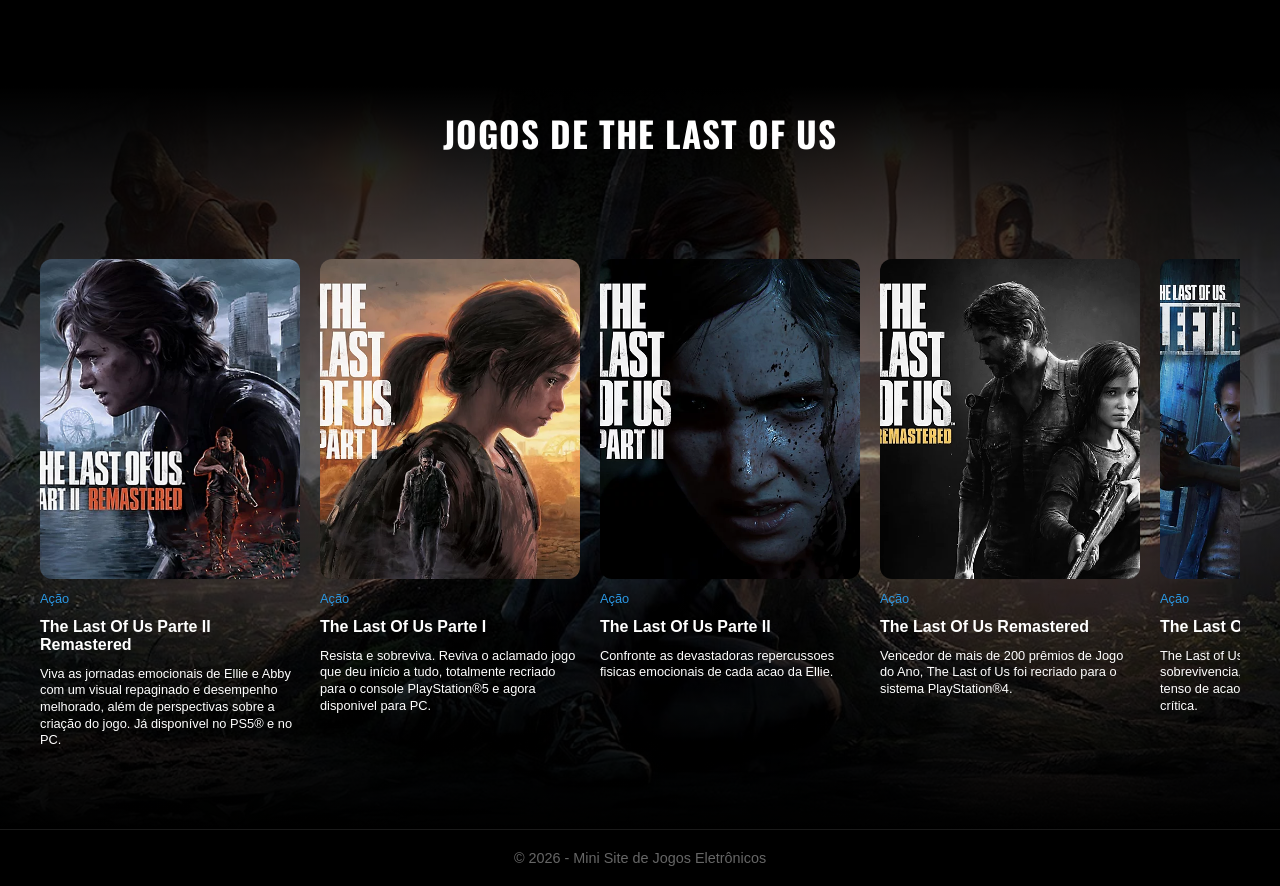
==== commit 9c8f19eb: "refactor: finalização da semântica, meta tags e ajustes de layout" ====
--- a/index.html
+++ b/index.html
@@ -4,7 +4,10 @@
     <meta charset="UTF-8">
     <meta name="viewport" content="width=device-width, initial-scale=1.0">
     <meta name="description" content="Site sobre o tão aclamado jogo The Last Of Us: Part II.">
+    <meta name="author" content="Gabriel Lucas">
+
     <title> The Last of Us Part II - Início </title>
+    
     <link rel="stylesheet" href="style.css">
     <link rel="stylesheet" href="https://fonts.googleapis.com/css2?family=Oswald:wght@700&display=swap">
 </head>
@@ -28,14 +31,17 @@
     </header>
 
     <main>
+        
         <section class="apresentacao">
+            <h1>Conheça o goty de 2020</h1>
+            
 
             <div class="apresentacao-conteudo">
             
             
                 <h2> ENCARE UMA JORNADA DE VINGANÇA, PERDA E SOBREVIVÊNCIA EM <br> THE LAST OF US PART II </h2>
 
-                <p> Lançado em 19 de junho de 2020, <strong>The Last of Us Part II</strong> é um jogo de ação e sobrevivência desenvolvido pela Naughty Dog. A história acontece cinco anos após os acontecimentos do primeiro jogo, quando Ellie e Joel vivem em uma comunidade de sobreviventes em Jackson, Wyoming. </p>
+                <p> Lançado em 19 de junho de 2020, <strong>The Last of Us Part II</strong> é um jogo de ação e sobrevivência desenvolvido pela <em>Naughty Dog</em>. A história acontece cinco anos após os acontecimentos do primeiro jogo, quando Ellie e Joel vivem em uma comunidade de sobreviventes em Jackson, Wyoming. </p>
 
                 <p> Após um acontecimento violento mudar completamente sua vida, Ellie parte em uma jornada em busca de <strong>justiça e vingança</strong>. Durante sua viagem, ela enfrenta diferentes grupos de sobreviventes, infectados e situações perigosas, enquanto precisa lidar com as consequências de suas próprias escolhas. </p>
 
--- a/style.css
+++ b/style.css
@@ -14,12 +14,16 @@
 }
 
 header{
-    background-color: #0e0f13;
+    background-color: #0e0f13ea;
+    
     display: flex;
     justify-content: space-between;
     align-items: center;
     padding: 8px 40px;
     height: 70px;
+
+    position: fixed;
+    width: 100%;
 }
 
 .logo a {
@@ -39,8 +43,8 @@
 }
 
 .logo img {
-    height: 48px;     /* Força a imagem da logo a ter no máximo 35px de altura */
-    width: auto;      /* Mantém a proporção da imagem sem distorcer */
+    height: 48px;     
+    width: auto;   
     display: block;
     filter: brightness(0) invert(1);
 
@@ -64,11 +68,18 @@
     color: #ffffff; /* Cor ao passar o mouse */
 }
 
+h1 {
+    font-family: 'Oswald', 'Impact', sans-serif;
+    font-size: 2.5rem;
+    margin-bottom: 2.3rem;
+    text-transform: uppercase;
+}
+
 .apresentacao {
     background-image:linear-gradient(
         rgba(0, 0, 0, 0.211),
         rgb(0, 0, 0)  
-    ), url(fundothelastofus.avif);
+    ), url(images/fundothelastofus.avif);
     background-size: cover;
     background-position: left center;
 
@@ -154,15 +165,13 @@
     font-size: 1rem;
 }
 
-
-
 .jogos-section {
     background-image: linear-gradient( to bottom,
         #000000 0%,
         #000000 5%,
         rgba(0, 0, 0, 0.359), 
         rgb(0, 0, 0)
-    ), url(ellienafloresta.jpg);
+    ), url(images/ellienafloresta.jpg);
     background-size: cover;
     background-position: center;
     background-repeat: no-repeat;
@@ -170,7 +179,6 @@
     padding: 60px 40px;
     color: #ffffff;
     text-align: center;
-
 }
 
 .jogos-section h2 {
@@ -240,5 +248,13 @@
 
 }
 
-
-
+footer {
+    background-color: #000000;
+    border-top: 1px solid #1a1a1a;
+    text-align: center;
+    padding: 20px;
+    color: #666666;
+    font-size: 0.9rem;
+}
+
+
